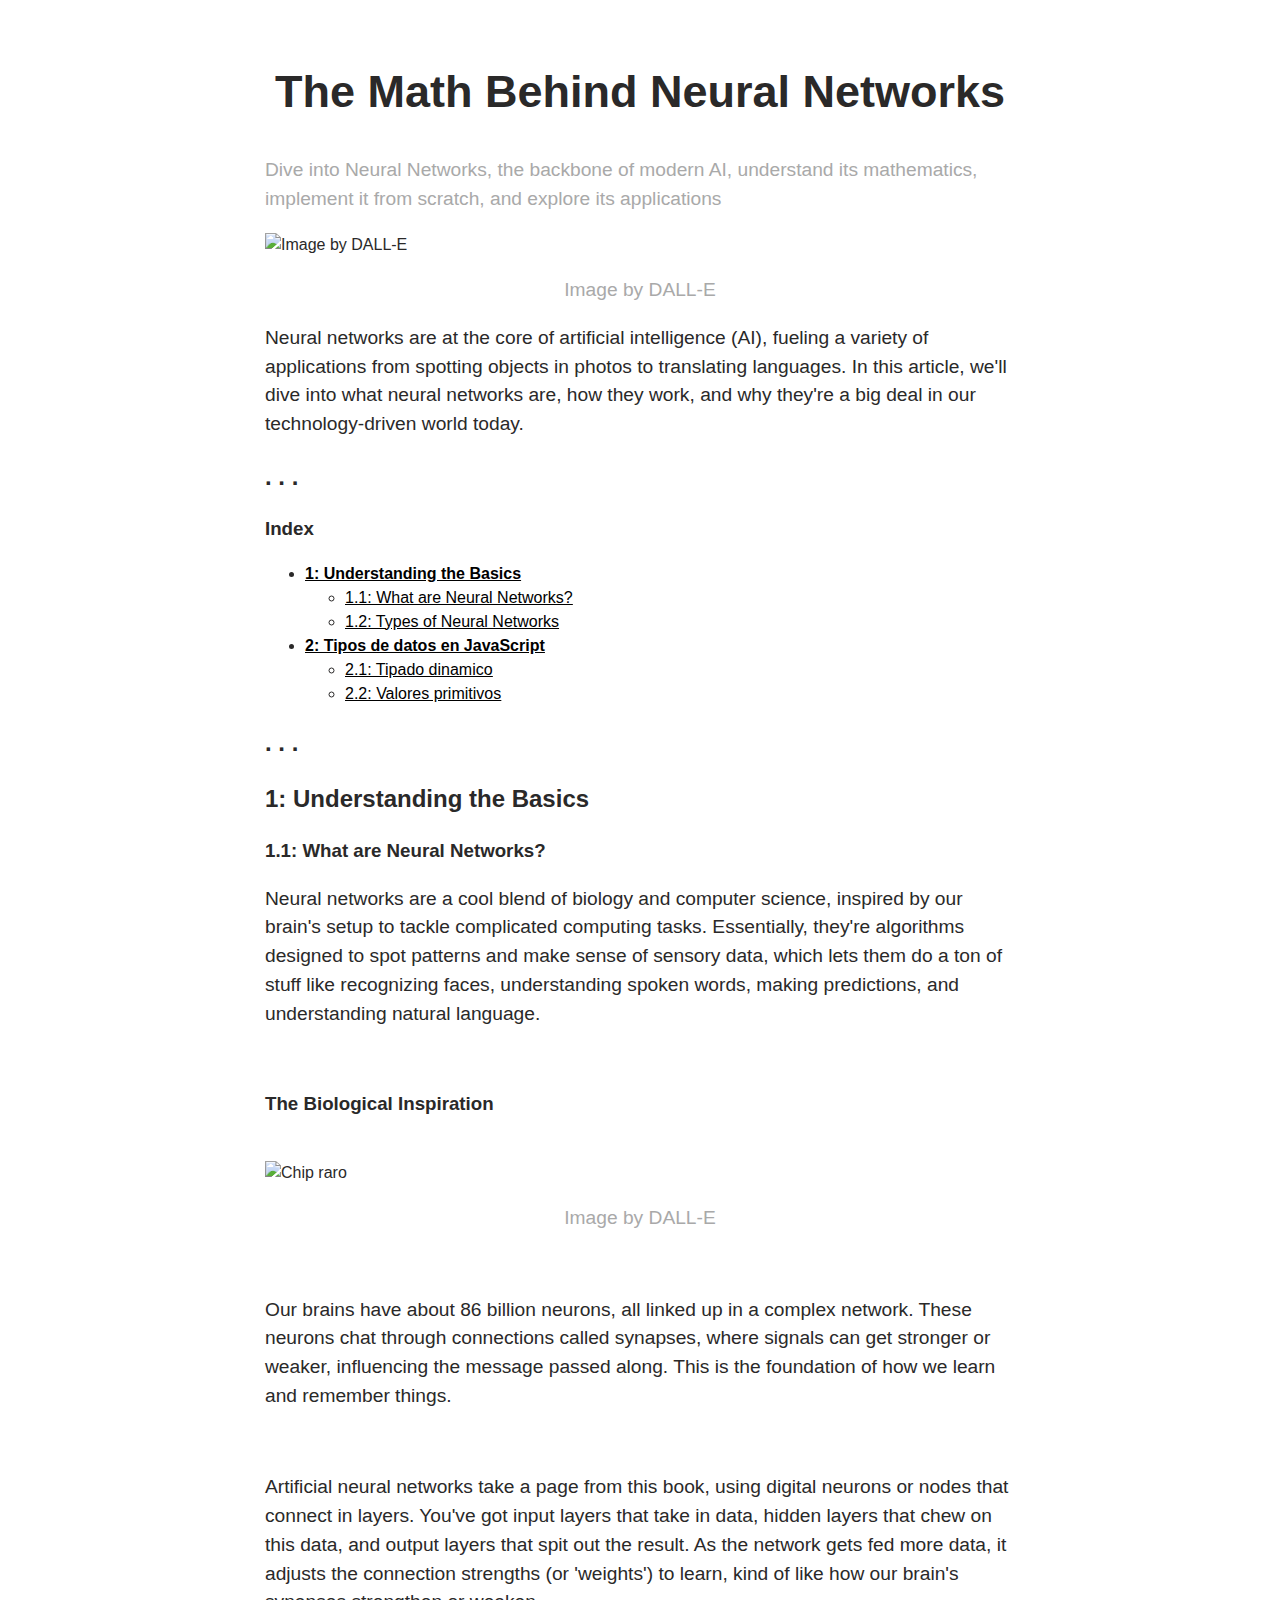
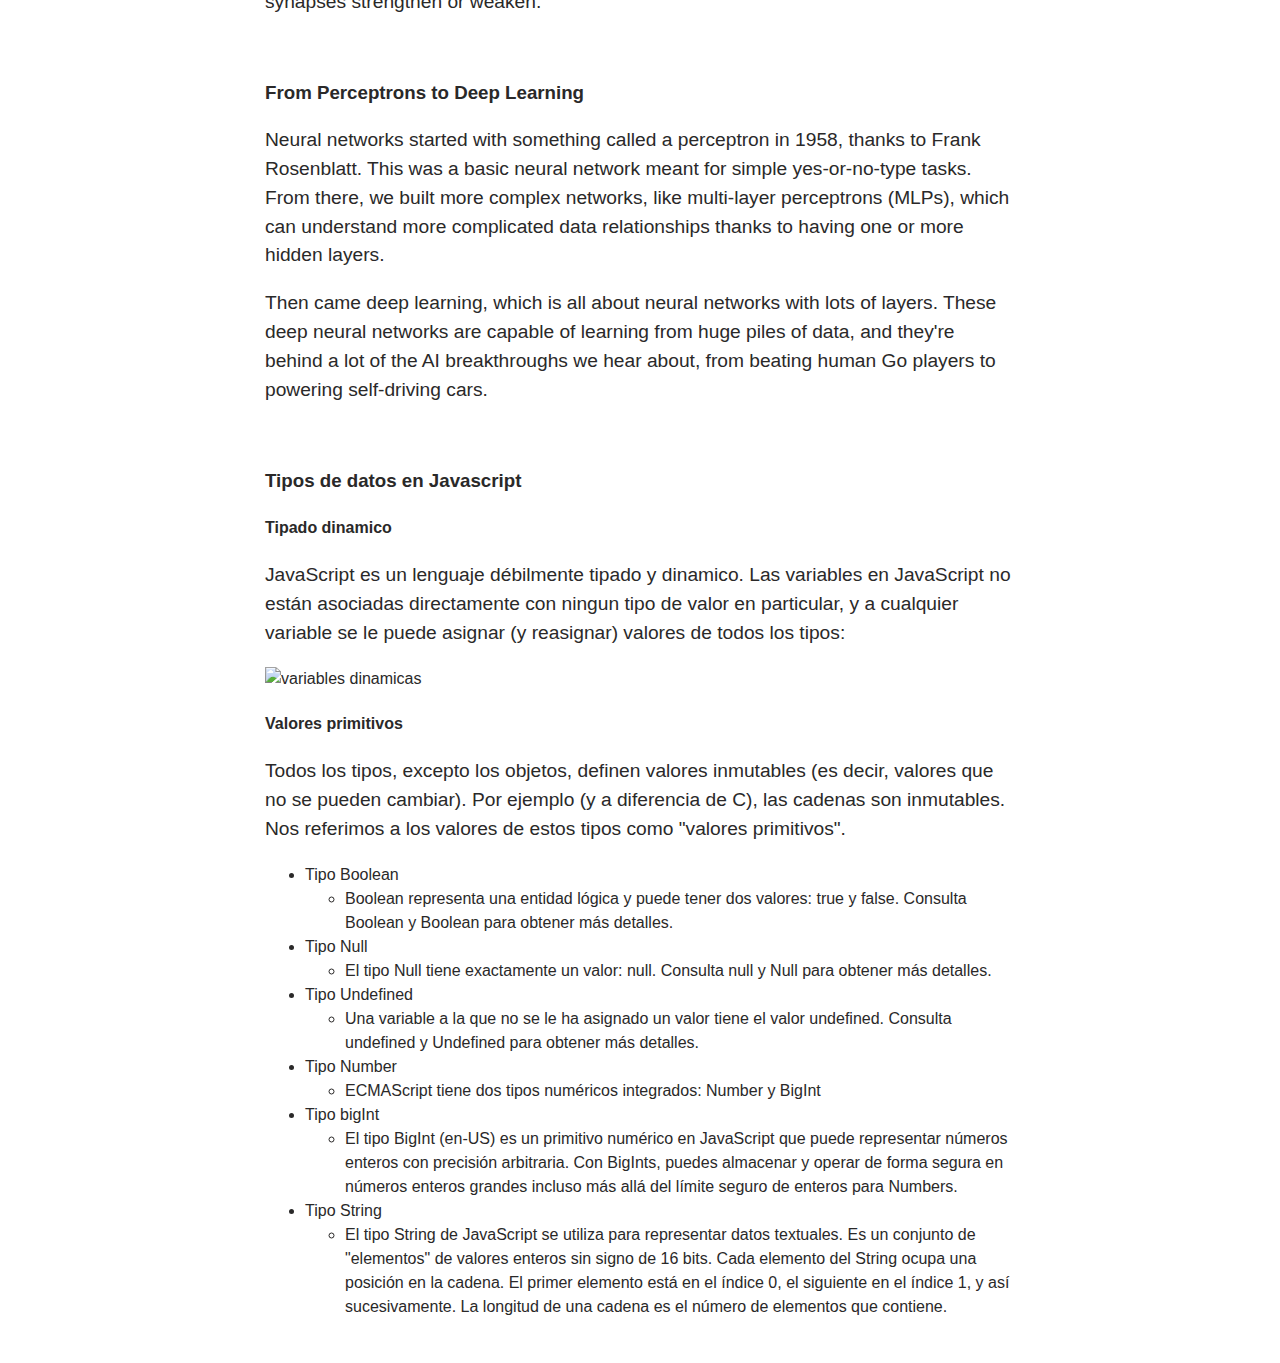
==== Articulo+Javascript/index.html @ 52489da6 "Add files via upload" ====
<!DOCTYPE html>
<html>
<head>
    <title>The Math Behind Neural Networks</title>
    <style>
        body {

            display: flex;
            justify-content: center;
            align-items: center;
            font-family: Sohne, sans-serif;
        }

        .container {
            max-width: 750px; 
            padding: 20px;
            text-align: left;
            line-height: 1.5;
            color: rgb(42, 41, 41);
        }

        .container p:nth-of-type(1){
            color:darkgray;
        }

        .container p:nth-of-type(2),
        .container p:nth-of-type(5){
            color:darkgrey;
            text-align: center;
        }

        p{
            font-size: larger;
        }

        h1{
            font-size: 45px;
            text-align: center;
        }

        /* Cambia el color de los enlaces del índice a negro */
        .container a {
            color: black;
        }

    </style>
</head>
<body>
    <div class="container">
        <b><h1>The Math Behind Neural Networks</h1></b> 
        <p>Dive into Neural Networks, the backbone of modern AI, understand its mathematics, implement it from scratch, and explore its applications</p>
        <img src="/Users/emilgrijalva/Desktop/E/1tec/progra/front/Articulo/cerebro.jpg" alt="Image by DALL-E" width="750" height="auto"> 
        <p>Image by DALL-E</p>
        <p>Neural networks are at the core of artificial intelligence (AI), fueling a variety of applications from spotting objects in photos to translating languages. In this article, we'll dive into what neural networks are, how they work, and why they're a big deal in our technology-driven world today.</p>
        <h2>. . .</h2>
        <h3>Index</h3> 


        <u><ul>
            <b><li><a href="#section1">1: Understanding the Basics</a></b>
                <ul>
                    <li><a href="#section1.1">1.1: What are Neural Networks?</a></li>
                    <li><a href="#section1.2">1.2: Types of Neural Networks</a></li>
                </ul>
            </li>
            <b><li><a href="#section2">2: Tipos de datos en JavaScript</a></b>
                <ul>
                    <li><a href="#section2.1">2.1: Tipado dinamico</a></li>
                    <li><a href="#section2.2">2.2: Valores primitivos</a></li>
                </ul>
            </li>
        </ul></u>

        <h2>. . .</h2>

       <b><h2 id="section1">1: Understanding the Basics</h2></b>
       <b><h3 id="section1.1">1.1: What are Neural Networks?</h3></b>
       <p>Neural networks are a cool blend of biology and computer science, inspired by our brain's setup to tackle complicated computing tasks. Essentially, they're algorithms designed to spot patterns and make sense of sensory data, which lets them do a ton of stuff like recognizing faces, understanding spoken words, making predictions, and understanding natural language.</p>
       <br>  
       <b><h3>The Biological Inspiration</h3></b>
       <br>
       <img src="/Users/emilgrijalva/Desktop/E/1tec/progra/front/Articulo/chip.webp" alt="Chip raro" width="750" height="auto"> 
       <p>Image by DALL-E</p>

       <br>
       <p>Our brains have about 86 billion neurons, all linked up in a complex network. These neurons chat through connections called synapses, where signals can get stronger or weaker, influencing the message passed along. This is the foundation of how we learn and remember things.</p>
       <br>
       <p>Artificial neural networks take a page from this book, using digital neurons or nodes that connect in layers. You've got input layers that take in data, hidden layers that chew on this data, and output layers that spit out the result. As the network gets fed more data, it adjusts the connection strengths (or 'weights') to learn, kind of like how our brain's synapses strengthen or weaken.</p>
        <br>
        <b><h3>From Perceptrons to Deep Learning</h3></b>
        <p>Neural networks started with something called a perceptron in 1958, thanks to Frank Rosenblatt. This was a basic neural network meant for simple yes-or-no-type tasks. From there, we built more complex networks, like multi-layer perceptrons (MLPs), which can understand more complicated data relationships thanks to having one or more hidden layers.</p>
        <p>Then came deep learning, which is all about neural networks with lots of layers. These deep neural networks are capable of learning from huge piles of data, and they're behind a lot of the AI breakthroughs we hear about, from beating human Go players to powering self-driving cars.</p>
        <br>
        <h3 id="section2">Tipos de datos en Javascript</h3>  
        <h4 id="section2.1">Tipado dinamico</h4>
        <p>JavaScript es un lenguaje débilmente tipado y dinamico. Las variables en JavaScript no están asociadas directamente con ningun tipo de valor en particular, y a cualquier variable se le puede asignar (y reasignar) valores de todos los tipos:</p>
        <img src="/Users/emilgrijalva/Desktop/E/1tec/progra/front/Articulo/variables.PNG" alt="variables dinamicas" width="750" height="auto"> 
        <h4 id="section2.2">Valores primitivos</h4>
        <p>Todos los tipos, excepto los objetos, definen valores inmutables (es decir, valores que no se pueden cambiar). Por ejemplo (y a diferencia de C), las cadenas son inmutables. Nos referimos a los valores de estos tipos como "valores primitivos".</p>
        <ul>

            <li>Tipo Boolean</li>
            <ul>
                <li>Boolean representa una entidad lógica y puede tener dos valores: true y false. Consulta Boolean y Boolean para obtener más detalles.</li>
            </ul>
            <li>Tipo Null</li>
            <ul>
                <li>El tipo Null tiene exactamente un valor: null. Consulta null y Null para obtener más detalles.</li>
            </ul>
            <li>Tipo Undefined</li>
            <ul>
                <li>Una variable a la que no se le ha asignado un valor tiene el valor undefined. Consulta undefined y Undefined para obtener más detalles.</li>
            </ul>
            <li>Tipo Number</li>
            <ul>
                <li>ECMAScript tiene dos tipos numéricos integrados: Number y BigInt </li>
            </ul>
            <li>Tipo bigInt</li>
            <ul>
                <li>El tipo BigInt (en-US) es un primitivo numérico en JavaScript que puede representar números enteros con precisión arbitraria. Con BigInts, puedes almacenar y operar de forma segura en números enteros grandes incluso más allá del límite seguro de enteros para Numbers.</li>
            </ul>
            <li>Tipo String</li>
            <ul>
                <li>El tipo String de JavaScript se utiliza para representar datos textuales. Es un conjunto de "elementos" de valores enteros sin signo de 16 bits. Cada elemento del String ocupa una posición en la cadena. El primer elemento está en el índice 0, el siguiente en el índice 1, y así sucesivamente. La longitud de una cadena es el número de elementos que contiene.</li>
            </ul>
        </ul>
    </div>
</body>
</html>
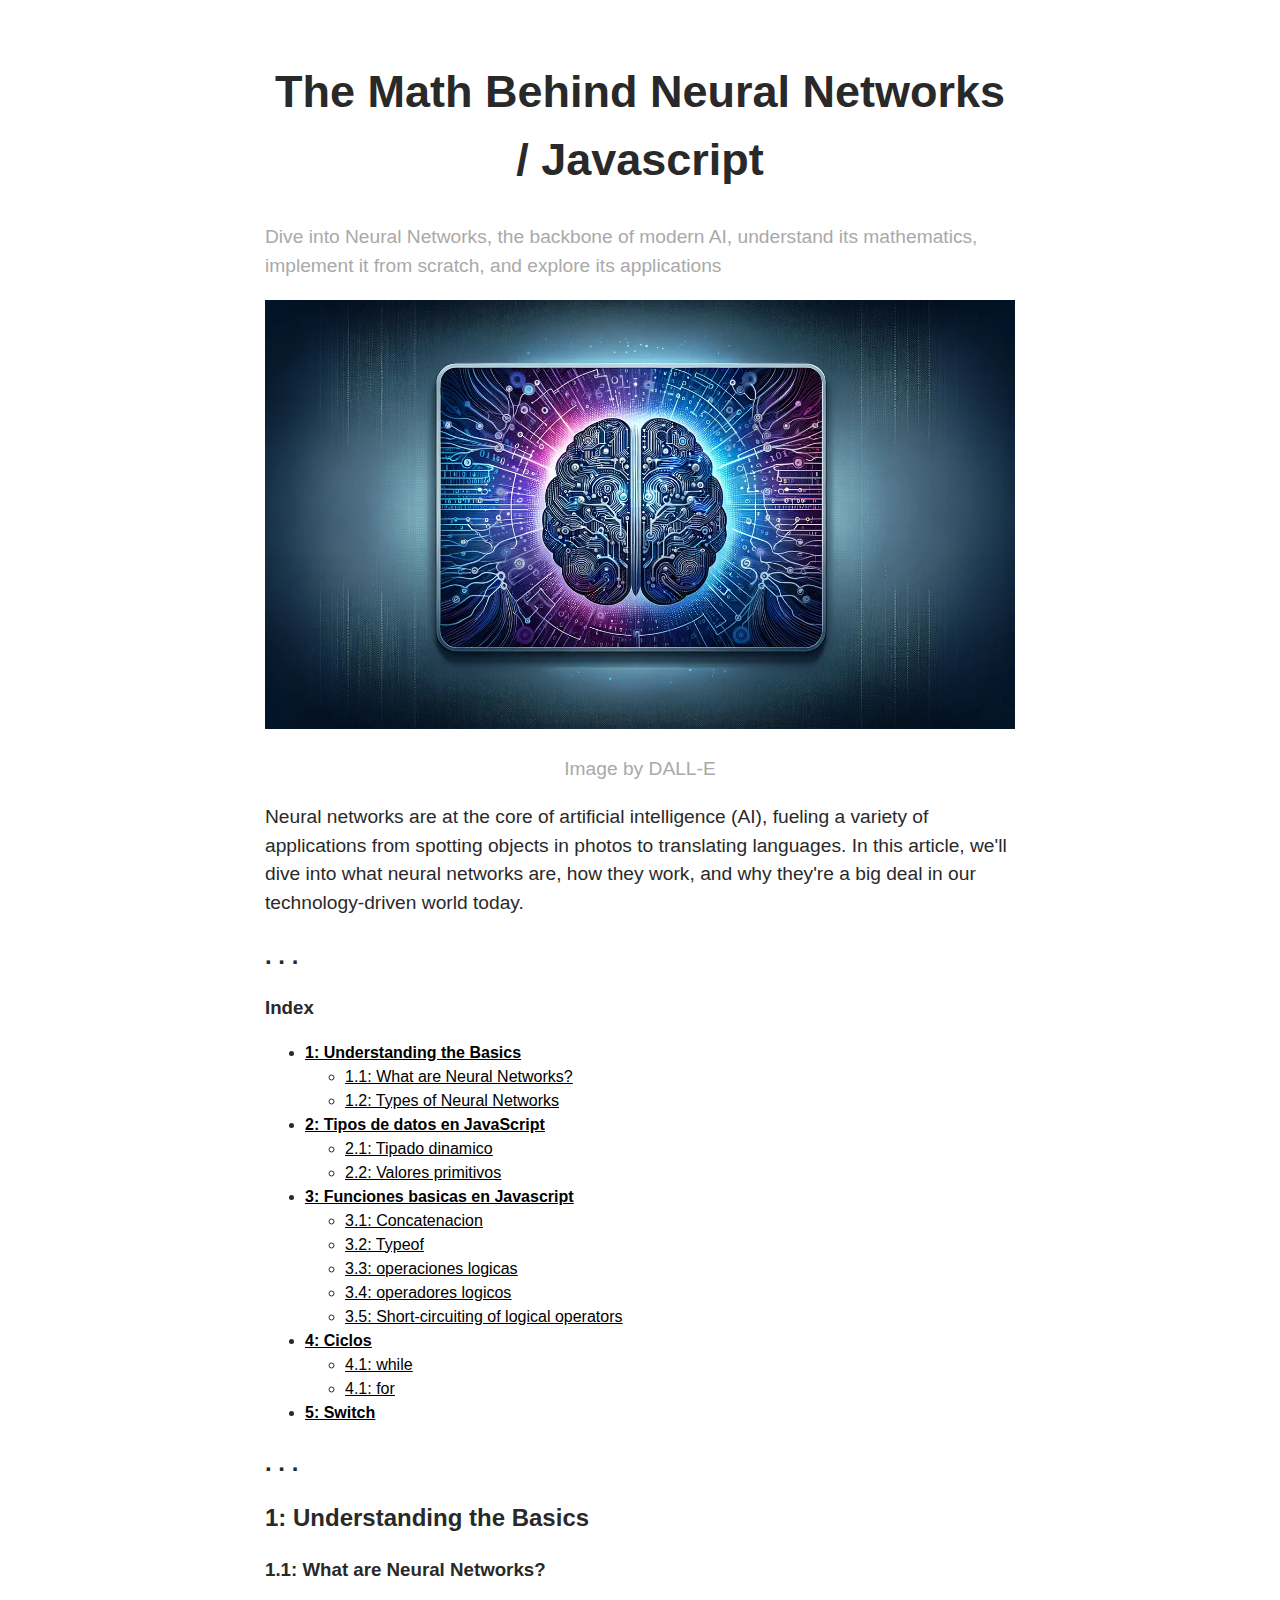
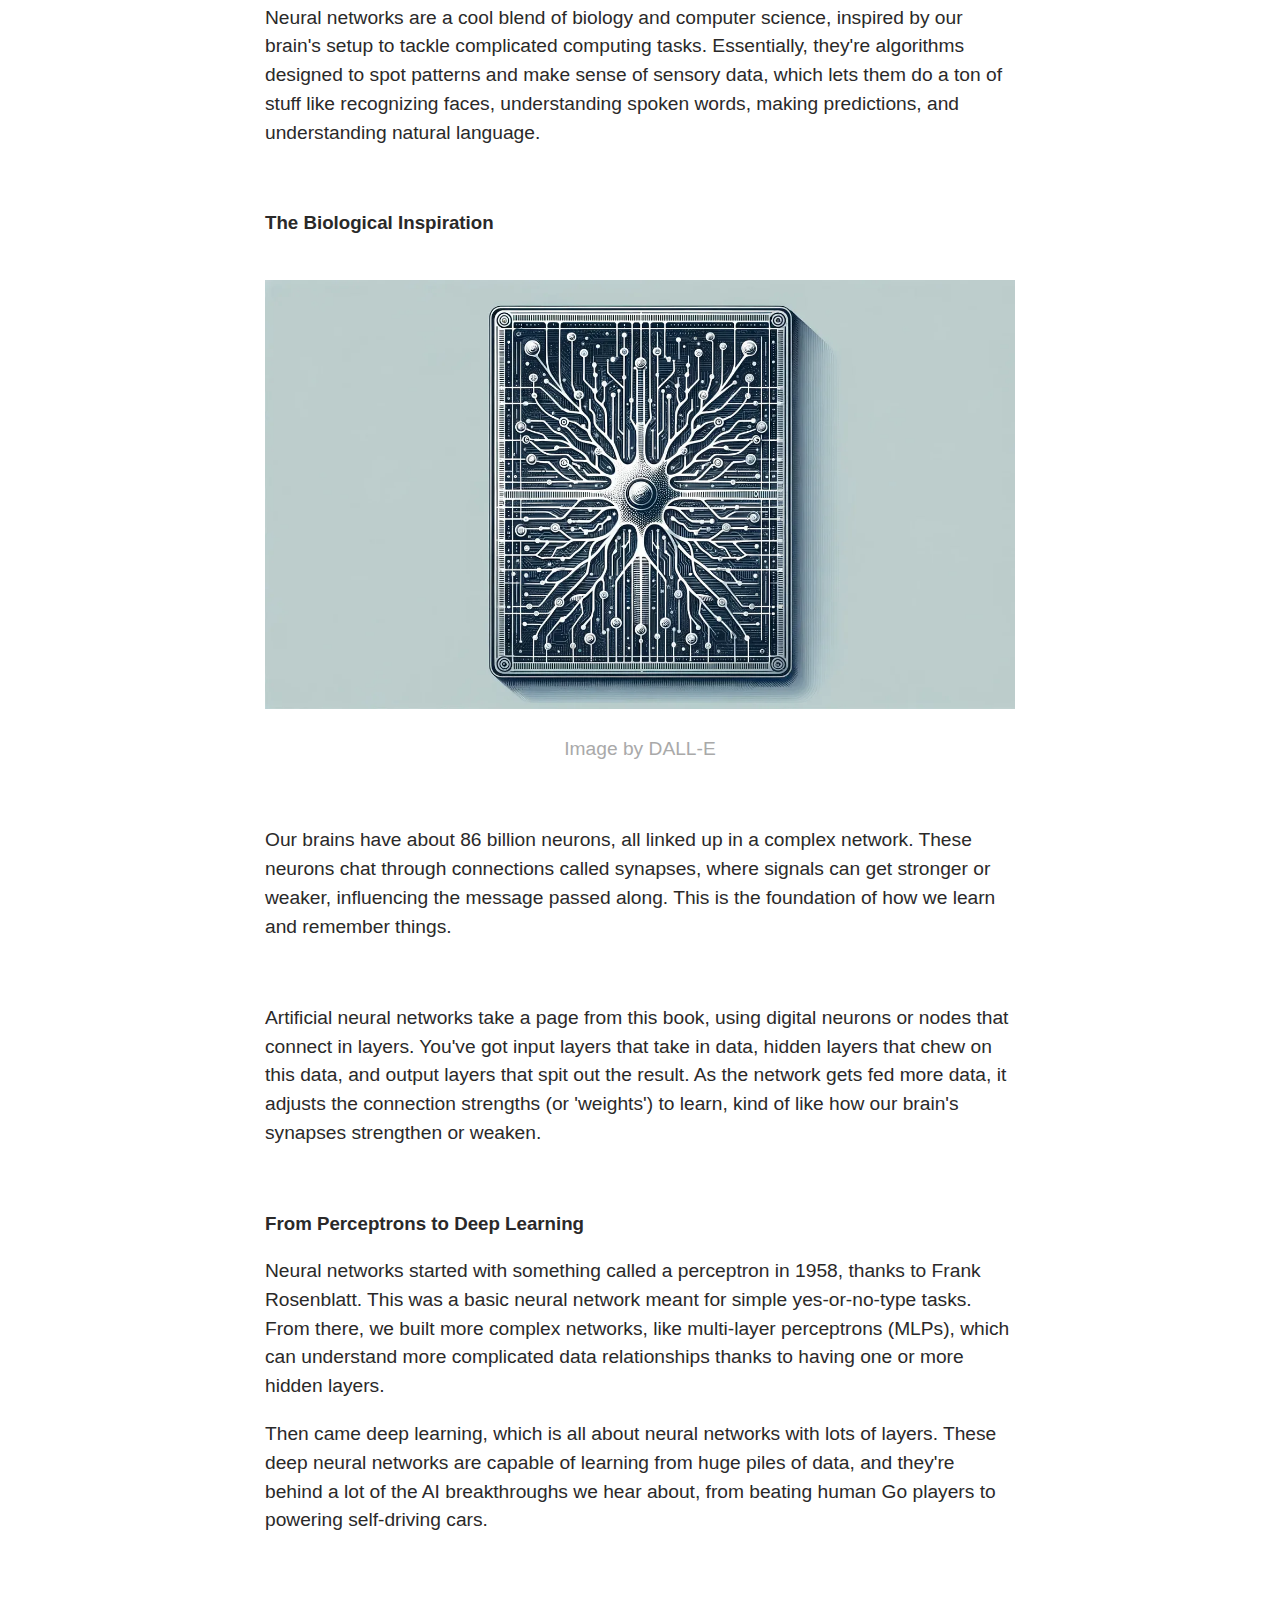
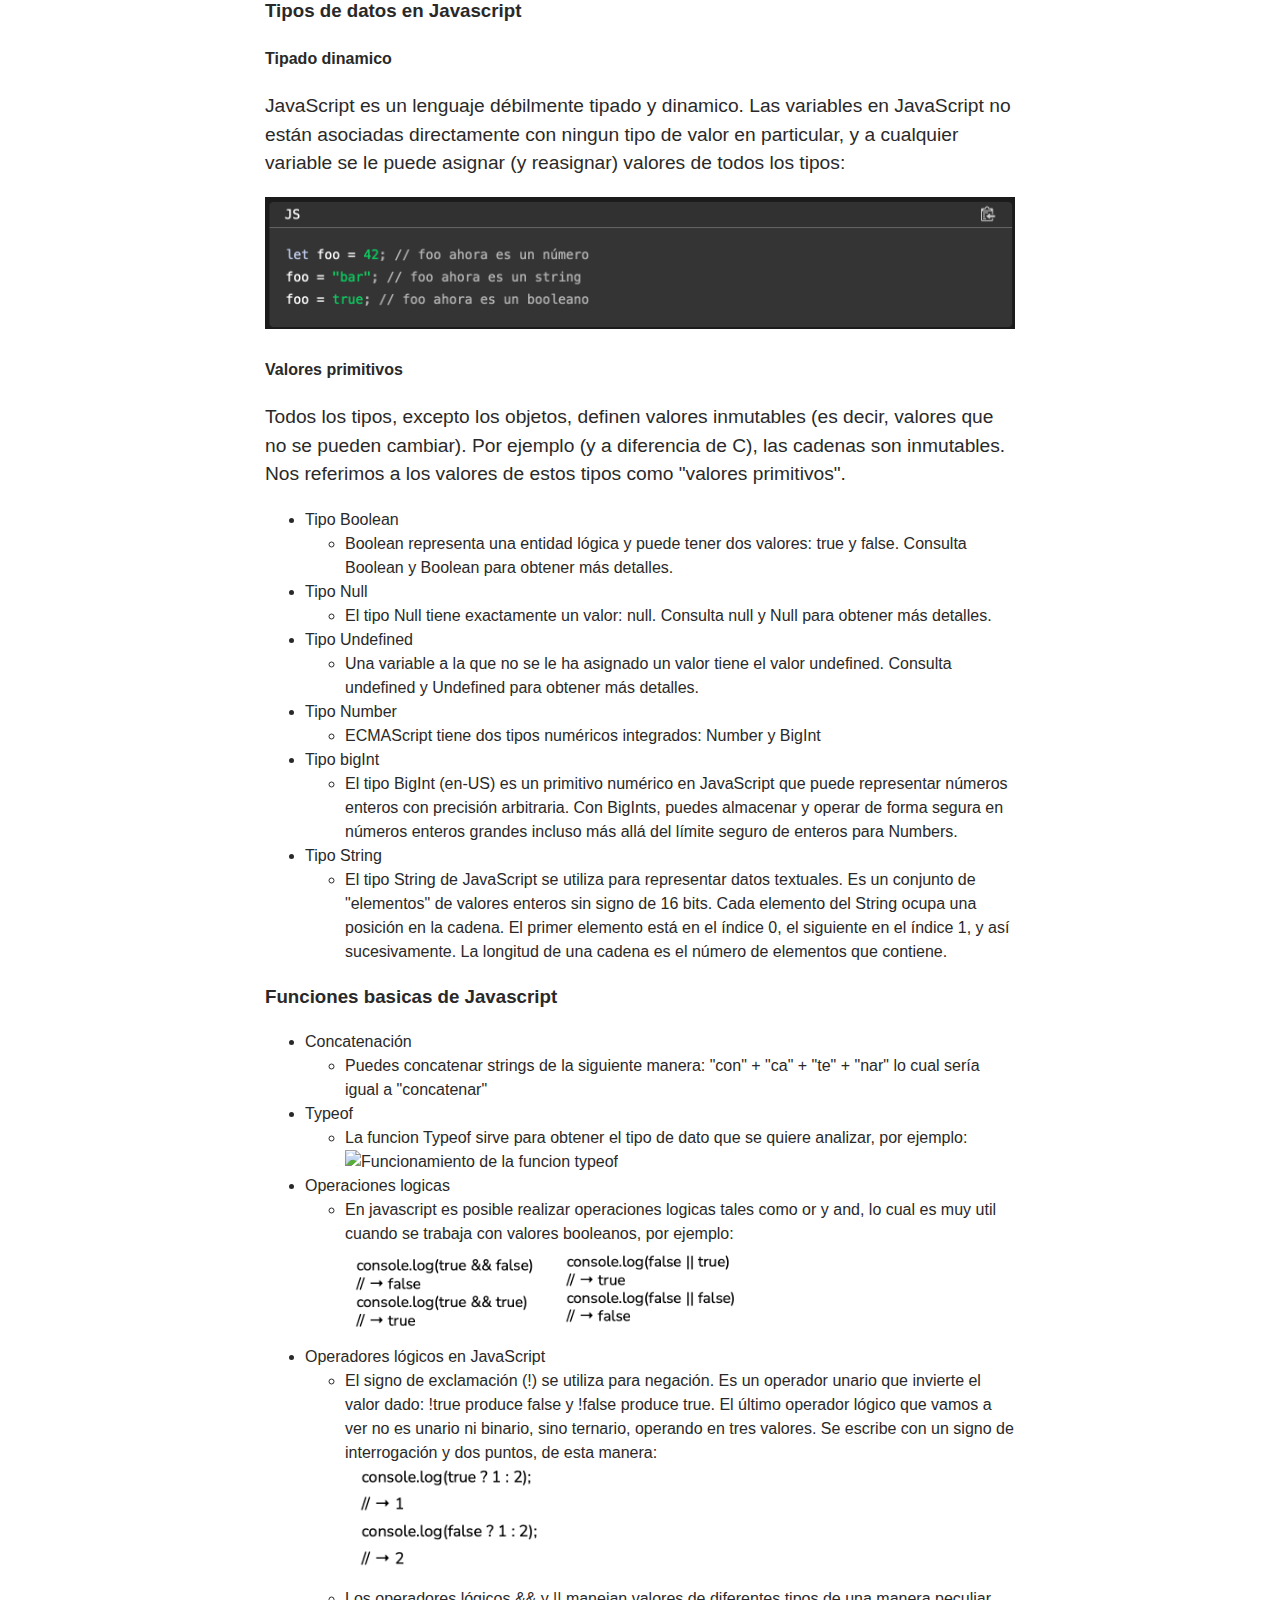
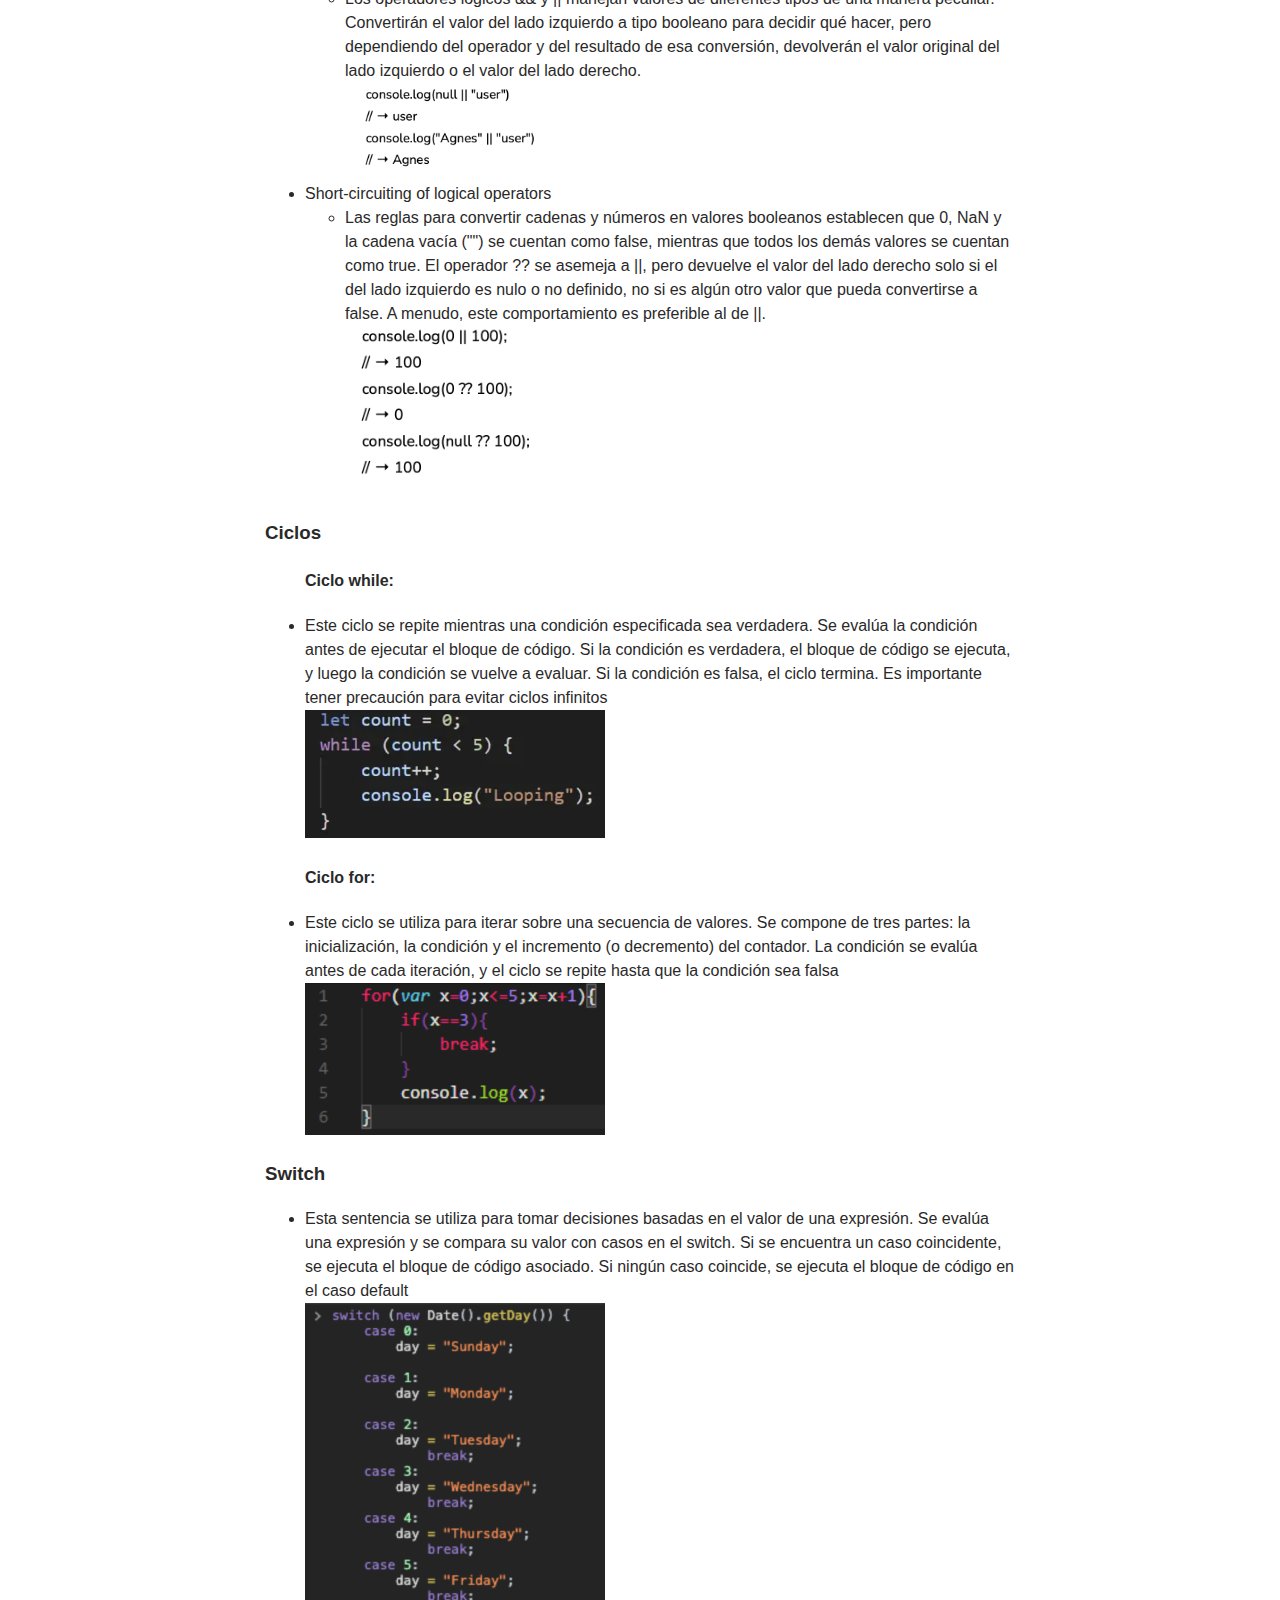
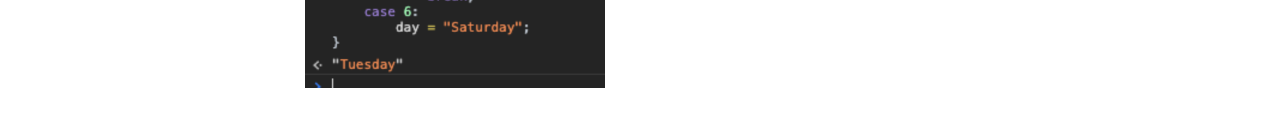
==== commit c2dbd8ee: "Add files via upload" ====
--- a/Articulo+Javascript/index.html
+++ b/Articulo+Javascript/index.html
@@ -1,55 +1,15 @@
 <!DOCTYPE html>
 <html>
 <head>
-    <title>The Math Behind Neural Networks</title>
-    <style>
-        body {
-
-            display: flex;
-            justify-content: center;
-            align-items: center;
-            font-family: Sohne, sans-serif;
-        }
-
-        .container {
-            max-width: 750px; 
-            padding: 20px;
-            text-align: left;
-            line-height: 1.5;
-            color: rgb(42, 41, 41);
-        }
-
-        .container p:nth-of-type(1){
-            color:darkgray;
-        }
-
-        .container p:nth-of-type(2),
-        .container p:nth-of-type(5){
-            color:darkgrey;
-            text-align: center;
-        }
-
-        p{
-            font-size: larger;
-        }
-
-        h1{
-            font-size: 45px;
-            text-align: center;
-        }
-
-        /* Cambia el color de los enlaces del índice a negro */
-        .container a {
-            color: black;
-        }
-
-    </style>
+    <meta charset="UTF-8">
+    <title>The Math Behind Neural Networks / Javascript</title>
+    <link rel="stylesheet" href="./styles/index.css">
 </head>
 <body>
     <div class="container">
-        <b><h1>The Math Behind Neural Networks</h1></b> 
+        <b><h1>The Math Behind Neural Networks / Javascript</h1></b> 
         <p>Dive into Neural Networks, the backbone of modern AI, understand its mathematics, implement it from scratch, and explore its applications</p>
-        <img src="/Users/emilgrijalva/Desktop/E/1tec/progra/front/Articulo/cerebro.jpg" alt="Image by DALL-E" width="750" height="auto"> 
+        <img src="./cerebro.jpg" alt="Image by DALL-E" width="750" height="auto"> 
         <p>Image by DALL-E</p>
         <p>Neural networks are at the core of artificial intelligence (AI), fueling a variety of applications from spotting objects in photos to translating languages. In this article, we'll dive into what neural networks are, how they work, and why they're a big deal in our technology-driven world today.</p>
         <h2>. . .</h2>
@@ -69,6 +29,26 @@
                     <li><a href="#section2.2">2.2: Valores primitivos</a></li>
                 </ul>
             </li>
+
+            <b><li><a href="#section3">3: Funciones basicas en Javascript</a></b>
+                <ul>
+                    <li><a href="#section3.1">3.1: Concatenacion</a></li>
+                    <li><a href="#section3.2">3.2: Typeof </a></li>
+                    <li><a href="#section3.3">3.3: operaciones logicas</a></li>
+                    <li><a href="#section3.4">3.4: operadores logicos</a></li>
+                    <li><a href="#section3.5">3.5: Short-circuiting of logical operators</a></li>
+                </ul>
+            </li>
+
+            <b><li><a href="#section4">4: Ciclos</a></b>
+                <ul>
+                    <li><a href="#section4.1">4.1: while</a></li>
+                    <li><a href="#section4.2">4.1: for</a></li>
+                </ul>
+            </li>
+
+            <b><li><a href="#section5">5: Switch</a></b>
+            </li>
         </ul></u>
 
         <h2>. . .</h2>
@@ -79,7 +59,7 @@
        <br>  
        <b><h3>The Biological Inspiration</h3></b>
        <br>
-       <img src="/Users/emilgrijalva/Desktop/E/1tec/progra/front/Articulo/chip.webp" alt="Chip raro" width="750" height="auto"> 
+       <img src="./chip.webp" alt="Chip raro" width="750" height="auto"> 
        <p>Image by DALL-E</p>
 
        <br>
@@ -94,7 +74,7 @@
         <h3 id="section2">Tipos de datos en Javascript</h3>  
         <h4 id="section2.1">Tipado dinamico</h4>
         <p>JavaScript es un lenguaje débilmente tipado y dinamico. Las variables en JavaScript no están asociadas directamente con ningun tipo de valor en particular, y a cualquier variable se le puede asignar (y reasignar) valores de todos los tipos:</p>
-        <img src="/Users/emilgrijalva/Desktop/E/1tec/progra/front/Articulo/variables.PNG" alt="variables dinamicas" width="750" height="auto"> 
+        <img src="./variables.png" alt="variables dinamicas" width="750" height="auto"> 
         <h4 id="section2.2">Valores primitivos</h4>
         <p>Todos los tipos, excepto los objetos, definen valores inmutables (es decir, valores que no se pueden cambiar). Por ejemplo (y a diferencia de C), las cadenas son inmutables. Nos referimos a los valores de estos tipos como "valores primitivos".</p>
         <ul>
@@ -124,6 +104,59 @@
                 <li>El tipo String de JavaScript se utiliza para representar datos textuales. Es un conjunto de "elementos" de valores enteros sin signo de 16 bits. Cada elemento del String ocupa una posición en la cadena. El primer elemento está en el índice 0, el siguiente en el índice 1, y así sucesivamente. La longitud de una cadena es el número de elementos que contiene.</li>
             </ul>
         </ul>
+        <h3 id="section3">Funciones basicas de Javascript</h3>
+
+        <ul>
+            <li id="section3.1">Concatenación</li>
+            <ul>
+                <li>Puedes concatenar strings de la siguiente manera: "con" + "ca" + "te" + "nar" lo cual sería igual a "concatenar"</li>
+            </ul>
+                <li id="section3.2">Typeof</li>
+            <ul>
+                <li>La funcion Typeof sirve para obtener el tipo de dato que se quiere analizar, por ejemplo:</li>
+                <img src="./typeof.png" alt="Funcionamiento de la funcion typeof" width="200" height="auto"> 
+            </ul>
+            <li id="section3.3">Operaciones logicas</li>
+            <ul>
+                <li>En javascript es posible realizar operaciones logicas tales como or y and, lo cual es muy util cuando se trabaja con valores booleanos, por ejemplo:</li>
+                <img src="./and.png" alt="operacion logica and" width="200" height="auto"> 
+                <img src="./or.png" alt="Operacion logica or" width="200" height="auto"> 
+            </ul>
+
+                <li id="section3.4">Operadores lógicos en JavaScript</li>
+                <ul> 
+                    <li>El signo de exclamación (!) se utiliza para negación. Es un operador unario que invierte el valor dado: !true produce false y !false produce true. El último operador lógico que vamos a ver no es unario ni binario, sino ternario, operando en tres valores. Se escribe con un signo de interrogación y dos puntos, de esta manera:</li>
+                    <img src="./operadores.png" alt="Operaciones logicas" width="200" height="auto"> 
+
+                    <li>Los operadores lógicos && y || manejan valores de diferentes tipos de una manera peculiar. Convertirán el valor del lado izquierdo a tipo booleano para decidir qué hacer, pero dependiendo del operador y del resultado de esa conversión, devolverán el valor original del lado izquierdo o el valor del lado derecho.</li>
+                    <img src="./usuarios.png" alt="Operaciones logicas" width="200" height="auto"> 
+
+                </ul>
+
+                <li id="section3.5">Short-circuiting of logical operators</li>
+                <ul>
+                    <li>Las reglas para convertir cadenas y números en valores booleanos establecen que 0, NaN y la cadena vacía ("") se cuentan como false, mientras que todos los demás valores se cuentan como true. El operador ?? se asemeja a ||, pero devuelve el valor del lado derecho solo si el del lado izquierdo es nulo o no definido, no si es algún otro valor que pueda convertirse a false. A menudo, este comportamiento es preferible al de ||.
+                    </li>
+                    <img src="./usoDeOperadores.png" alt="Operaciones logicas" width="200" height="auto">  
+                </ul>
+            </ul>  
+
+
+                <h3 id="section4">Ciclos</h3>
+                <ul>
+                    <h4 id="section4.1">Ciclo while:</h4>
+                    <li>Este ciclo se repite mientras una condición especificada sea verdadera. Se evalúa la condición antes de ejecutar el bloque de código. Si la condición es verdadera, el bloque de código se ejecuta, y luego la condición se vuelve a evaluar. Si la condición es falsa, el ciclo termina. Es importante tener precaución para evitar ciclos infinitos</li>
+                    <img src="./while.png" alt="Operaciones logicas" width="300" height="auto"> 
+                    <h4 id="section4.2">Ciclo for:</h4>
+                    <li>Este ciclo se utiliza para iterar sobre una secuencia de valores. Se compone de tres partes: la inicialización, la condición y el incremento (o decremento) del contador. La condición se evalúa antes de cada iteración, y el ciclo se repite hasta que la condición sea falsa</li>
+                    <img src="./for.png" alt="Operaciones logicas" width="300" height="auto">  
+                </ul>
+
+                <h3 id="section5">Switch</h3>
+                <ul>
+                    <li> Esta sentencia se utiliza para tomar decisiones basadas en el valor de una expresión. Se evalúa una expresión y se compara su valor con casos en el switch. Si se encuentra un caso coincidente, se ejecuta el bloque de código asociado. Si ningún caso coincide, se ejecuta el bloque de código en el caso default</li>
+                    <img src="./switch.png" alt="Operaciones logicas" width="300" height="auto">  
+                </ul>
     </div>
 </body>
 </html>
--- a/Articulo+Javascript/styles/index.css
+++ b/Articulo+Javascript/styles/index.css
@@ -0,0 +1,39 @@
+body {
+
+            display: flex;
+            justify-content: center;
+            align-items: center;
+            font-family: Sohne, sans-serif;
+        }
+
+        .container {
+            max-width: 750px; 
+            padding: 20px;
+            text-align: left;
+            line-height: 1.5;
+            color: rgb(42, 41, 41);
+        }
+
+        .container p:nth-of-type(1){
+            color:darkgray;
+        }
+
+        .container p:nth-of-type(2),
+        .container p:nth-of-type(5){
+            color:darkgrey;
+            text-align: center;
+        }
+
+        p{
+            font-size: larger;
+        }
+
+        h1{
+            font-size: 45px;
+            text-align: center;
+        }
+
+        /* Cambia el color de los enlaces del índice a negro */
+        .container a {
+            color: black;
+        }